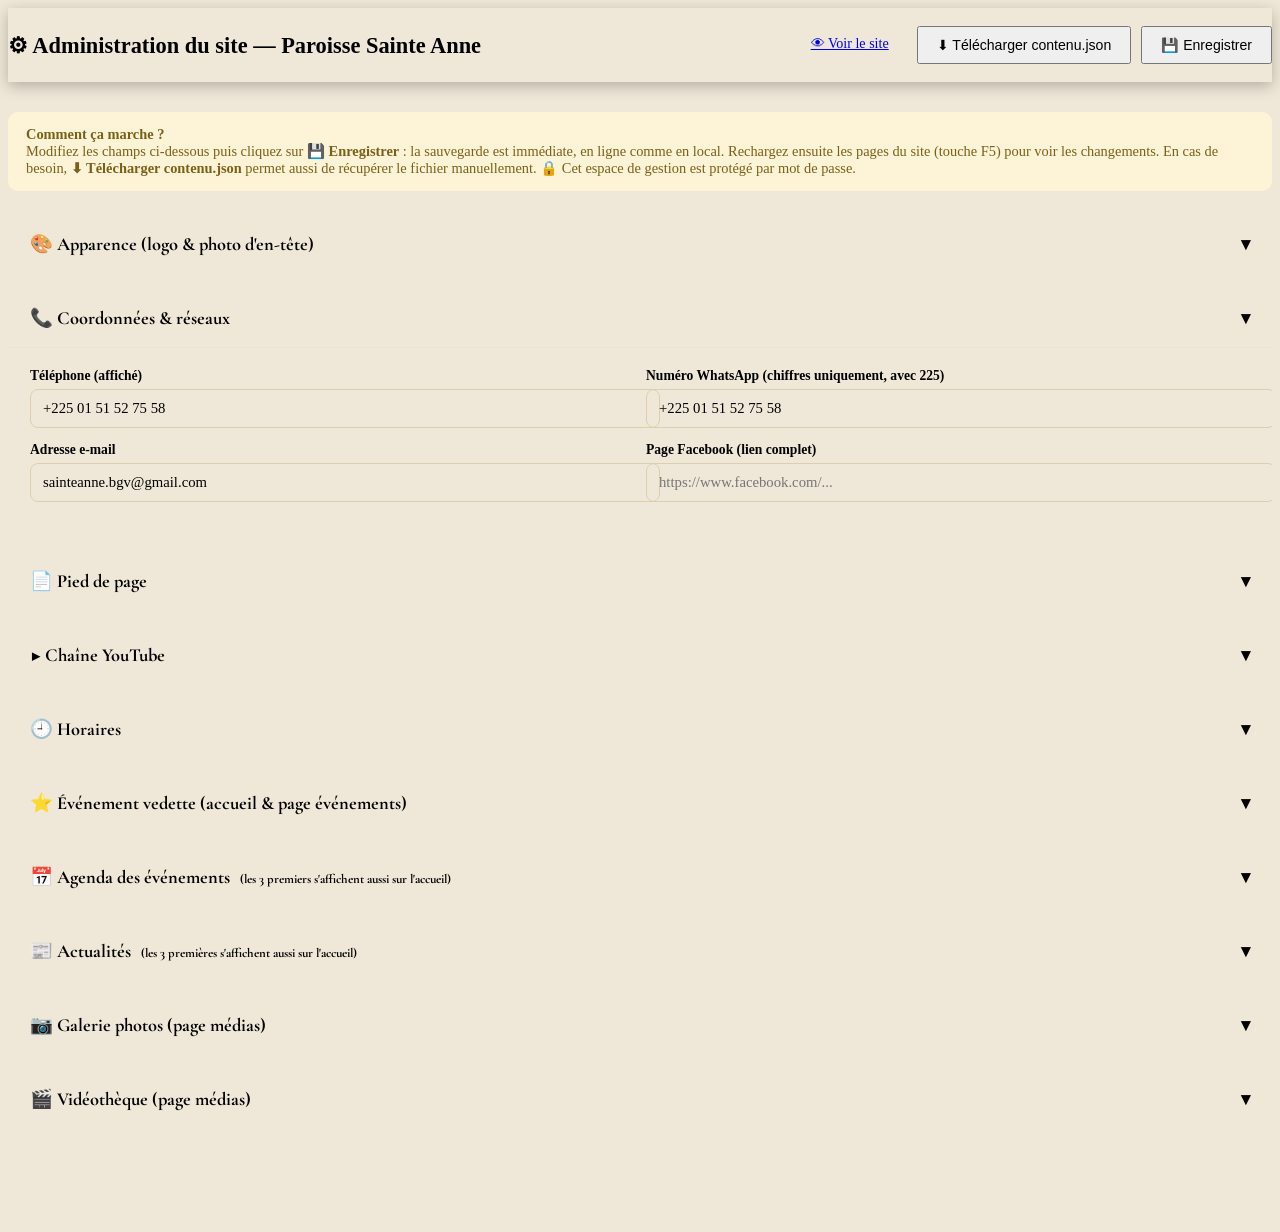
==== gestion/index.html @ b087fb05 "Edition en ligne securisee : espace de gestion + script PHP - admin.html deplace dans gestion/index." ====
<!DOCTYPE html>
<html lang="fr">
<head>
  <meta charset="UTF-8">
  <meta name="viewport" content="width=device-width, initial-scale=1.0">
  <title>Administration — Paroisse Sainte Anne de Bingerville</title>
  <meta name="robots" content="noindex, nofollow">
  <link rel="preconnect" href="https://fonts.googleapis.com">
  <link rel="preconnect" href="https://fonts.gstatic.com" crossorigin>
  <link href="https://fonts.googleapis.com/css2?family=Cormorant+Garamond:wght@600;700&family=Source+Sans+3:wght@400;600;700&display=swap" rel="stylesheet">
  <link rel="stylesheet" href="styles.css">
  <style>
    body { background: #efe8d8; }
    .admin-entete {
      background: var(--brun-fonce); color: var(--or-clair); padding: 18px 0;
      position: sticky; top: 0; z-index: 100; box-shadow: 0 4px 14px rgba(0,0,0,.25);
    }
    .admin-entete .conteneur { display: flex; align-items: center; justify-content: space-between; gap: 14px; flex-wrap: wrap; }
    .admin-entete h1 { color: var(--or-clair); font-size: 1.4rem; margin: 0; }
    .admin-entete .actions { display: flex; gap: 10px; flex-wrap: wrap; }
    .admin-entete .btn { padding: 9px 18px; font-size: .88rem; }
    .admin-corps { padding: 30px 0 80px; }
    .panneau {
      background: var(--blanc); border-radius: 12px; box-shadow: var(--ombre);
      margin-bottom: 16px; overflow: hidden;
    }
    .panneau > summary {
      cursor: pointer; padding: 18px 22px; font-weight: 700; font-size: 1.15rem;
      font-family: "Cormorant Garamond", Georgia, serif; color: var(--brun-fonce);
      list-style: none; display: flex; align-items: center; gap: 10px;
    }
    .panneau > summary::-webkit-details-marker { display: none; }
    .panneau > summary::after { content: "▾"; margin-left: auto; color: var(--or); }
    .panneau[open] > summary { border-bottom: 1px solid #eee3cf; }
    .panneau .interieur { padding: 20px 22px; }
    .champ { margin-bottom: 14px; }
    .champ label { display: block; font-weight: 700; font-size: .85rem; color: var(--brun-fonce); margin-bottom: 5px; }
    .champ input, .champ textarea, .champ select {
      width: 100%; padding: 10px 12px; border: 1.5px solid #ddcfae; border-radius: 8px;
      font: inherit; font-size: .92rem; background: var(--creme);
    }
    .champ textarea { min-height: 70px; resize: vertical; }
    .champ input:focus, .champ textarea:focus, .champ select:focus { outline: none; border-color: var(--or); background: var(--blanc); }
    .aide { font-size: .8rem; color: var(--texte-doux); margin-top: 4px; }
    .element-liste {
      border: 1.5px dashed #ddcfae; border-radius: 10px; padding: 16px;
      margin-bottom: 14px; position: relative; background: #fffdf8;
    }
    .element-liste .supprimer {
      position: absolute; top: 10px; right: 10px; background: #f6e3e3; color: var(--rouge);
      border: none; border-radius: 8px; padding: 5px 11px; font-weight: 700; cursor: pointer; font-size: .8rem;
    }
    .element-liste .supprimer:hover { background: var(--rouge); color: #fff; }
    .deux-champs { display: grid; grid-template-columns: 1fr 1fr; gap: 12px; }
    @media (max-width: 700px) { .deux-champs { grid-template-columns: 1fr; } }
    .btn-ajouter {
      background: var(--creme-2); border: 1.5px dashed var(--or); color: var(--brun-fonce);
      border-radius: 10px; padding: 11px 18px; font-weight: 700; cursor: pointer; width: 100%;
      font-size: .92rem;
    }
    .btn-ajouter:hover { background: #f4e9c8; }
    .statut {
      position: fixed; bottom: 22px; left: 50%; transform: translateX(-50%);
      background: var(--brun-fonce); color: #fff; padding: 13px 26px; border-radius: 999px;
      box-shadow: 0 8px 26px rgba(0,0,0,.35); display: none; z-index: 200; font-weight: 600;
    }
    .statut.ok { background: #1c7c2e; }
    .statut.erreur { background: var(--rouge); }
    .note-info {
      background: #fdf3d7; border-left: 4px solid var(--or); border-radius: 10px;
      padding: 14px 18px; font-size: .9rem; color: #7a611a; margin-bottom: 24px;
    }
    .apercu-mini { max-height: 64px; border-radius: 6px; margin-top: 6px; }
    .grille-couleurs { display: grid; grid-template-columns: repeat(auto-fit, minmax(170px, 1fr)); gap: 12px; align-items: center; }
    .champ-couleur { display: flex; align-items: center; gap: 10px; background: #fffdf8; border: 1.5px dashed #ddcfae; border-radius: 10px; padding: 10px 12px; }
    .champ-couleur input[type="color"] { width: 44px; height: 34px; border: none; background: none; cursor: pointer; padding: 0; }
    .champ-couleur label { font-size: .82rem; font-weight: 700; color: var(--brun-fonce); }
  </style>
</head>
<body>

  <header class="admin-entete">
    <div class="conteneur">
      <h1>⚙ Administration du site — Paroisse Sainte Anne</h1>
      <div class="actions">
        <a class="btn btn-contour" href="../index.html" target="_blank">👁 Voir le site</a>
        <button class="btn btn-contour" id="btn-telecharger">⬇ Télécharger contenu.json</button>
        <button class="btn btn-or" id="btn-enregistrer">💾 Enregistrer</button>
      </div>
    </div>
  </header>

  <main class="admin-corps">
    <div class="conteneur">

      <div class="note-info">
        <strong>Comment ça marche ?</strong><br>
        Modifiez les champs ci-dessous puis cliquez sur <strong>💾 Enregistrer</strong> :
        la sauvegarde est immédiate, en ligne comme en local. Rechargez ensuite les pages
        du site (touche F5) pour voir les changements.
        En cas de besoin, <strong>⬇ Télécharger contenu.json</strong> permet aussi de récupérer
        le fichier manuellement. 🔒 Cet espace de gestion est protégé par mot de passe.
      </div>

      <details class="panneau">
        <summary>🎨 Apparence (logo &amp; photo d'en-tête)</summary>
        <div class="interieur">
          <div class="deux-champs">
            <div class="champ">
              <label>Nom affiché à côté du logo</label>
              <input id="a-nom" placeholder="Paroisse Sainte Anne">
            </div>
            <div class="champ">
              <label>Sous-titre (petite ligne sous le nom)</label>
              <input id="a-soustitre" placeholder="BINGERVILLE · CÔTE D'IVOIRE">
            </div>
          </div>
          <div class="champ">
            <label>Logo (image ronde) — laissez vide pour garder la croix dorée ✝</label>
            <input id="a-logo" placeholder="images/logo-paroisse.png">
            <p class="aide">Déposez d'abord votre logo dans le dossier <code>images/</code> du site (idéalement carré, ex. 200 × 200 px), puis indiquez ici son chemin, ex. <code>images/logo-paroisse.png</code>.</p>
            <img class="apercu-mini" id="a-logo-apercu" alt="" hidden>
          </div>
          <div class="champ">
            <label>Photo d'en-tête (grande image de toutes les pages)</label>
            <input id="a-entete" placeholder="images/interieur-eglise.jpg">
            <p class="aide">Photo utilisée en haut de chaque page. Déposez la nouvelle photo dans <code>images/</code> (format paysage, environ 1500 px de large) puis indiquez son chemin, ex. <code>images/facade-eglise.jpg</code>. Astuce : vous pouvez aussi simplement remplacer le fichier <code>images/interieur-eglise.jpg</code> par votre nouvelle photo en gardant le même nom — rien d'autre à changer.</p>
            <img class="apercu-mini" id="a-entete-apercu" alt="" hidden>
          </div>

          <h3 style="margin:18px 0 6px;">Couleurs du site</h3>
          <p class="aide" style="margin-bottom:14px;">Cliquez sur un carré pour choisir une couleur. Les nuances claires et foncées s'adaptent automatiquement.</p>
          <div class="grille-couleurs">
            <div class="champ-couleur">
              <input type="color" id="k-fond" value="#faf6ee">
              <label for="k-fond">Fond du site</label>
            </div>
            <div class="champ-couleur">
              <input type="color" id="k-fond2" value="#f3ecdd">
              <label for="k-fond2">Fond des sections alternées</label>
            </div>
            <div class="champ-couleur">
              <input type="color" id="k-brun" value="#3e2712">
              <label for="k-brun">Brun (titres, pied de page)</label>
            </div>
            <div class="champ-couleur">
              <input type="color" id="k-rouge" value="#9e1b1b">
              <label for="k-rouge">Rouge (boutons, accents)</label>
            </div>
            <div class="champ-couleur">
              <input type="color" id="k-or" value="#c9a227">
              <label for="k-or">Or (badges, ornements)</label>
            </div>
            <div class="champ-couleur">
              <button type="button" class="btn-ajouter" id="k-reset" style="width:auto;padding:9px 14px;">↺ Couleurs d'origine</button>
            </div>
          </div>

          <h3 style="margin:18px 0 6px;">Couleurs des boutons</h3>
          <p class="aide" style="margin-bottom:14px;">Personnalisez la couleur des boutons indépendamment de la palette générale.</p>
          <div class="grille-couleurs">
            <div class="champ-couleur">
              <input type="color" id="b-don" value="#9e1b1b">
              <label for="b-don">Bouton « Faire un don » &amp; boutons rouges</label>
            </div>
            <div class="champ-couleur">
              <input type="color" id="b-or" value="#c9a227">
              <label for="b-or">Boutons dorés (principaux)</label>
            </div>
            <div class="champ-couleur">
              <input type="color" id="b-brun" value="#5d3a1a">
              <label for="b-brun">Boutons bruns (secondaires)</label>
            </div>
            <div class="champ-couleur">
              <button type="button" class="btn-ajouter" id="b-reset" style="width:auto;padding:9px 14px;">↺ Boutons d'origine</button>
            </div>
          </div>
        </div>
      </details>

      <details class="panneau" open>
        <summary>📞 Coordonnées &amp; réseaux</summary>
        <div class="interieur">
          <div class="deux-champs">
            <div class="champ">
              <label>Téléphone (affiché)</label>
              <input id="c-telephone" placeholder="+225 07 00 00 00 00">
            </div>
            <div class="champ">
              <label>Numéro WhatsApp (chiffres uniquement, avec 225)</label>
              <input id="c-whatsapp" placeholder="2250700000000">
            </div>
          </div>
          <div class="deux-champs">
            <div class="champ">
              <label>Adresse e-mail</label>
              <input id="c-email" placeholder="paroisse@exemple.com">
            </div>
            <div class="champ">
              <label>Page Facebook (lien complet)</label>
              <input id="c-facebook" placeholder="https://www.facebook.com/...">
            </div>
          </div>
        </div>
      </details>

      <details class="panneau">
        <summary>📄 Pied de page</summary>
        <div class="interieur">
          <div class="deux-champs">
            <div class="champ">
              <label>Titre de la première colonne</label>
              <input id="p-titre" placeholder="Paroisse Sainte Anne">
            </div>
            <div class="champ">
              <label>Adresse (ligne 📍)</label>
              <input id="p-adresse" placeholder="Bingerville, Abidjan — Côte d'Ivoire">
            </div>
          </div>
          <div class="champ">
            <label>Texte de présentation (première colonne)</label>
            <textarea id="p-description"></textarea>
          </div>
          <div class="champ">
            <label>Ligne de copyright (tout en bas)</label>
            <input id="p-copyright" placeholder="Paroisse Sainte Anne de Bingerville — Tous droits réservés.">
            <p class="aide">L'année et le crédit photos Pexels sont ajoutés automatiquement. Le téléphone et l'e-mail du pied de page se règlent dans « 📞 Coordonnées », et les horaires dans « 🕘 Horaires ».</p>
          </div>
        </div>
      </details>

      <details class="panneau">
        <summary>▶ Chaîne YouTube</summary>
        <div class="interieur">
          <div class="champ">
            <label>Lien de la chaîne YouTube</label>
            <input id="y-lien" placeholder="https://www.youtube.com/@VotreChaine">
            <p class="aide">Utilisé par tous les boutons « YouTube » du site.</p>
          </div>
          <div class="champ">
            <label>Identifiant de la chaîne (Channel ID) — pour le direct</label>
            <input id="y-channel" placeholder="UCxxxxxxxxxxxxxxxxxxxxxx">
            <p class="aide">Se trouve dans YouTube Studio → Paramètres → Chaîne → Paramètres avancés. Une fois renseigné, le lecteur « direct » de la page YouTube s'active automatiquement.</p>
          </div>
        </div>
      </details>

      <details class="panneau">
        <summary>🕘 Horaires</summary>
        <div class="interieur">
          <h3 style="margin-bottom:10px;">Encarts de la page d'accueil</h3>
          <div id="liste-encarts"></div>
          <h3 style="margin:22px 0 10px;">Tableau des messes (page « Horaires des messes »)</h3>
          <div id="liste-tableau"></div>
          <button class="btn-ajouter" data-ajouter="tableau">➕ Ajouter une ligne au tableau</button>
          <h3 style="margin:22px 0 10px;">Horaires du pied de page (4 lignes courtes)</h3>
          <div id="liste-footer"></div>
          <button class="btn-ajouter" data-ajouter="footer">➕ Ajouter une ligne</button>
        </div>
      </details>

      <details class="panneau">
        <summary>⭐ Événement vedette (accueil &amp; page événements)</summary>
        <div class="interieur">
          <div class="deux-champs">
            <div class="champ">
              <label>Badge (ex. « Fête patronale »)</label>
              <input id="v-etiquette">
            </div>
            <div class="champ">
              <label>Date pour le compte à rebours (AAAA-MM-JJ)</label>
              <input id="v-date" placeholder="2026-07-26">
            </div>
          </div>
          <div class="champ">
            <label>Titre</label>
            <input id="v-titre">
          </div>
          <div class="champ">
            <label>Description</label>
            <textarea id="v-description"></textarea>
          </div>
          <div class="champ">
            <label>Image (adresse complète ou chemin local ex. images/photo.jpg)</label>
            <input id="v-image">
            <img class="apercu-mini" id="v-image-apercu" alt="" hidden>
          </div>
        </div>
      </details>

      <details class="panneau">
        <summary>📅 Agenda des événements <span class="aide">(les 3 premiers s'affichent aussi sur l'accueil)</span></summary>
        <div class="interieur">
          <div id="liste-agenda"></div>
          <button class="btn-ajouter" data-ajouter="agenda">➕ Ajouter un événement</button>
        </div>
      </details>

      <details class="panneau">
        <summary>📰 Actualités <span class="aide">(les 3 premières s'affichent aussi sur l'accueil)</span></summary>
        <div class="interieur">
          <div id="liste-actualites"></div>
          <button class="btn-ajouter" data-ajouter="actualites">➕ Ajouter une actualité</button>
        </div>
      </details>

      <details class="panneau">
        <summary>📷 Galerie photos (page médias)</summary>
        <div class="interieur">
          <p class="aide" style="margin-bottom:14px;">Pour vos propres photos : téléversez-les dans le dossier <code>images/</code> de l'hébergement puis indiquez le chemin, ex. <code>images/fete-2026.jpg</code>.</p>
          <div id="liste-galerie"></div>
          <button class="btn-ajouter" data-ajouter="galerie">➕ Ajouter une photo</button>
        </div>
      </details>

      <details class="panneau">
        <summary>🎬 Vidéothèque (page médias)</summary>
        <div class="interieur">
          <div id="liste-videos"></div>
          <button class="btn-ajouter" data-ajouter="videos">➕ Ajouter une vidéo</button>
        </div>
      </details>

    </div>
  </main>

  <div class="statut" id="statut"></div>

  <script>
  (function () {
    "use strict";
    var contenu = null;
    var CATEGORIES = [
      ["celebrations", "Célébrations"],
      ["communaute", "Vie communautaire"],
      ["jeunesse", "Jeunesse & catéchèse"],
      ["solidarite", "Solidarité"]
    ];

    function statut(texte, classe) {
      var s = document.getElementById("statut");
      s.textContent = texte;
      s.className = "statut " + (classe || "");
      s.style.display = "block";
      clearTimeout(s._t);
      s._t = setTimeout(function () { s.style.display = "none"; }, 4000);
    }

    function el(html) {
      var d = document.createElement("div");
      d.innerHTML = html.trim();
      return d.firstChild;
    }

    function attr(v) {
      return String(v == null ? "" : v).replace(/&/g, "&amp;").replace(/"/g, "&quot;").replace(/</g, "&lt;");
    }

    /* ---------- Gabarits des éléments de liste ---------- */
    var gabarits = {
      tableau: function (l) {
        l = l || {};
        return el('<div class="element-liste" data-type="tableau">' +
          '<button type="button" class="supprimer">✕ Supprimer</button>' +
          '<div class="deux-champs">' +
          '<div class="champ"><label>Jour</label><input data-champ="jour" value="' + attr(l.jour) + '"></div>' +
          '<div class="champ"><label>Heure</label><input data-champ="heure" value="' + attr(l.heure) + '"></div></div>' +
          '<div class="champ"><label>Célébration</label><input data-champ="celebration" value="' + attr(l.celebration) + '"></div>' +
          "</div>");
      },
      footer: function (l) {
        return el('<div class="element-liste" data-type="footer">' +
          '<button type="button" class="supprimer">✕ Supprimer</button>' +
          '<div class="champ"><label>Ligne</label><input data-champ="ligne" value="' + attr(l || "") + '"></div>' +
          "</div>");
      },
      agenda: function (l) {
        l = l || {};
        return el('<div class="element-liste" data-type="agenda">' +
          '<button type="button" class="supprimer">✕ Supprimer</button>' +
          '<div class="deux-champs">' +
          '<div class="champ"><label>Jour (ex. 26 ou 23-25)</label><input data-champ="jour" value="' + attr(l.jour) + '"></div>' +
          '<div class="champ"><label>Mois &amp; année (ex. juil. 2026)</label><input data-champ="mois" value="' + attr(l.mois) + '"></div></div>' +
          '<div class="champ"><label>Titre</label><input data-champ="titre" value="' + attr(l.titre) + '"></div>' +
          '<div class="champ"><label>Description</label><textarea data-champ="description">' + attr(l.description) + "</textarea></div>" +
          '<div class="deux-champs">' +
          '<div class="champ"><label>Heure (ex. 9 h 30)</label><input data-champ="heure" value="' + attr(l.heure) + '"></div>' +
          '<div class="champ"><label>Lieu</label><input data-champ="lieu" value="' + attr(l.lieu) + '"></div></div>' +
          '<div class="champ"><label>Image (facultatif)</label><input data-champ="image" value="' + attr(l.image) + '"></div>' +
          "</div>");
      },
      actualites: function (l) {
        l = l || {};
        return el('<div class="element-liste" data-type="actualites">' +
          '<button type="button" class="supprimer">✕ Supprimer</button>' +
          '<div class="deux-champs">' +
          '<div class="champ"><label>Date affichée (ex. 8 juin 2026)</label><input data-champ="date" value="' + attr(l.date) + '"></div>' +
          '<div class="champ"><label>Titre</label><input data-champ="titre" value="' + attr(l.titre) + '"></div></div>' +
          '<div class="champ"><label>Texte</label><textarea data-champ="texte">' + attr(l.texte) + "</textarea></div>" +
          '<div class="champ"><label>Image</label><input data-champ="image" value="' + attr(l.image) + '"></div>' +
          "</div>");
      },
      galerie: function (l) {
        l = l || { categorie: "celebrations" };
        var options = CATEGORIES.map(function (c) {
          return '<option value="' + c[0] + '"' + (l.categorie === c[0] ? " selected" : "") + ">" + c[1] + "</option>";
        }).join("");
        return el('<div class="element-liste" data-type="galerie">' +
          '<button type="button" class="supprimer">✕ Supprimer</button>' +
          '<div class="champ"><label>Légende</label><input data-champ="legende" value="' + attr(l.legende) + '"></div>' +
          '<div class="deux-champs">' +
          '<div class="champ"><label>Image (vignette)</label><input data-champ="src" value="' + attr(l.src) + '"></div>' +
          '<div class="champ"><label>Image en grand (facultatif)</label><input data-champ="grand" value="' + attr(l.grand) + '"></div></div>' +
          '<div class="champ"><label>Catégorie</label><select data-champ="categorie">' + options + "</select></div>" +
          "</div>");
      },
      videos: function (l) {
        l = l || {};
        return el('<div class="element-liste" data-type="videos">' +
          '<button type="button" class="supprimer">✕ Supprimer</button>' +
          '<div class="champ"><label>Titre</label><input data-champ="titre" value="' + attr(l.titre) + '"></div>' +
          '<div class="champ"><label>Description</label><textarea data-champ="description">' + attr(l.description) + "</textarea></div>" +
          '<div class="deux-champs">' +
          '<div class="champ"><label>Fichier vidéo (.mp4)</label><input data-champ="src" value="' + attr(l.src) + '"></div>' +
          '<div class="champ"><label>Affiche / poster (facultatif)</label><input data-champ="poster" value="' + attr(l.poster) + '"></div></div>' +
          "</div>");
      },
      encart: function (e, indice) {
        e = e || { titre: "", items: [] };
        var bloc = el('<div class="element-liste" data-type="encart">' +
          '<div class="champ"><label>Titre de l\'encart ' + (indice + 1) + "</label>" +
          '<input data-champ="titre" value="' + attr(e.titre) + '"></div>' +
          '<div class="sous-items"></div>' +
          '<button type="button" class="btn-ajouter btn-ajouter-item">➕ Ajouter une ligne d\'horaire</button>' +
          "</div>");
        var sousListe = bloc.querySelector(".sous-items");
        (e.items || []).forEach(function (i) { sousListe.appendChild(gabarits.encartItem(i)); });
        bloc.querySelector(".btn-ajouter-item").addEventListener("click", function () {
          sousListe.appendChild(gabarits.encartItem());
        });
        return bloc;
      },
      encartItem: function (i) {
        i = i || {};
        return el('<div class="element-liste" data-type="encart-item" style="padding:10px;margin-bottom:8px;">' +
          '<button type="button" class="supprimer">✕</button>' +
          '<div class="deux-champs">' +
          '<div class="champ" style="margin-bottom:0;"><label>Libellé</label><input data-champ="libelle" value="' + attr(i.libelle) + '"></div>' +
          '<div class="champ" style="margin-bottom:0;"><label>Horaire</label><input data-champ="horaire" value="' + attr(i.horaire) + '"></div></div>' +
          "</div>");
      }
    };

    /* ---------- Remplissage des formulaires ---------- */
    function remplir() {
      var a = contenu.apparence || {};
      document.getElementById("a-nom").value = a.nomSite || "";
      document.getElementById("a-soustitre").value = a.sousTitre || "";
      document.getElementById("a-logo").value = a.logo || "";
      document.getElementById("a-entete").value = a.imageEntete || "";

      var k = a.couleurs || {};
      document.getElementById("k-fond").value = k.fond || "#faf6ee";
      document.getElementById("k-fond2").value = k.fondSecondaire || "#f3ecdd";
      document.getElementById("k-brun").value = k.brun || "#3e2712";
      document.getElementById("k-rouge").value = k.rouge || "#9e1b1b";
      document.getElementById("k-or").value = k.or || "#c9a227";

      var bt = a.boutons || {};
      document.getElementById("b-don").value = bt.don || "#9e1b1b";
      document.getElementById("b-or").value = bt.or || "#c9a227";
      document.getElementById("b-brun").value = bt.brun || "#5d3a1a";

      var pd = contenu.pied || {};
      document.getElementById("p-titre").value = pd.titre || "";
      document.getElementById("p-adresse").value = pd.adresse || "";
      document.getElementById("p-description").value = pd.description || "";
      document.getElementById("p-copyright").value = pd.copyright || "";

      var c = contenu.coordonnees || {};
      document.getElementById("c-telephone").value = c.telephone || "";
      document.getElementById("c-whatsapp").value = c.whatsapp || "";
      document.getElementById("c-email").value = c.email || "";
      document.getElementById("c-facebook").value = c.facebook === "#" ? "" : (c.facebook || "");

      var y = contenu.youtube || {};
      document.getElementById("y-lien").value = y.lienChaine || "";
      document.getElementById("y-channel").value = y.channelId || "";

      var v = contenu.evenementVedette || {};
      document.getElementById("v-etiquette").value = v.etiquette || "";
      document.getElementById("v-date").value = v.dateISO || "";
      document.getElementById("v-titre").value = v.titre || "";
      document.getElementById("v-description").value = v.description || "";
      document.getElementById("v-image").value = v.image || "";

      var lEncarts = document.getElementById("liste-encarts");
      lEncarts.innerHTML = "";
      (contenu.encartsAccueil || []).forEach(function (e, i) {
        lEncarts.appendChild(gabarits.encart(e, i));
      });

      var defs = [
        ["tableau", "liste-tableau", contenu.messesTableau],
        ["footer", "liste-footer", contenu.footerHoraires],
        ["agenda", "liste-agenda", contenu.agenda],
        ["actualites", "liste-actualites", contenu.actualites],
        ["galerie", "liste-galerie", contenu.galerie],
        ["videos", "liste-videos", contenu.videos]
      ];
      defs.forEach(function (d) {
        var conteneur = document.getElementById(d[1]);
        conteneur.innerHTML = "";
        (d[2] || []).forEach(function (item) {
          conteneur.appendChild(gabarits[d[0]](item));
        });
      });
    }

    /* ---------- Collecte des formulaires ---------- */
    function lireElement(bloc) {
      var objet = {};
      bloc.querySelectorAll(":scope > .champ [data-champ], :scope > .deux-champs [data-champ]").forEach(function (input) {
        objet[input.dataset.champ] = input.value.trim();
      });
      return objet;
    }

    function collecter() {
      var fb = document.getElementById("c-facebook").value.trim();
      var nouveau = {
        apparence: {
          logo: document.getElementById("a-logo").value.trim(),
          nomSite: document.getElementById("a-nom").value.trim(),
          sousTitre: document.getElementById("a-soustitre").value.trim(),
          imageEntete: document.getElementById("a-entete").value.trim(),
          couleurs: {
            fond: document.getElementById("k-fond").value,
            fondSecondaire: document.getElementById("k-fond2").value,
            brun: document.getElementById("k-brun").value,
            rouge: document.getElementById("k-rouge").value,
            or: document.getElementById("k-or").value
          },
          boutons: {
            don: document.getElementById("b-don").value,
            or: document.getElementById("b-or").value,
            brun: document.getElementById("b-brun").value
          }
        },
        pied: {
          titre: document.getElementById("p-titre").value.trim(),
          description: document.getElementById("p-description").value.trim(),
          adresse: document.getElementById("p-adresse").value.trim(),
          copyright: document.getElementById("p-copyright").value.trim()
        },
        coordonnees: {
          telephone: document.getElementById("c-telephone").value.trim(),
          whatsapp: document.getElementById("c-whatsapp").value.trim(),
          email: document.getElementById("c-email").value.trim(),
          facebook: fb || "#"
        },
        youtube: {
          lienChaine: document.getElementById("y-lien").value.trim(),
          channelId: document.getElementById("y-channel").value.trim()
        },
        evenementVedette: {
          etiquette: document.getElementById("v-etiquette").value.trim(),
          dateISO: document.getElementById("v-date").value.trim(),
          titre: document.getElementById("v-titre").value.trim(),
          description: document.getElementById("v-description").value.trim(),
          image: document.getElementById("v-image").value.trim(),
          lieu: (contenu.evenementVedette || {}).lieu || "",
          heure: (contenu.evenementVedette || {}).heure || ""
        },
        encartsAccueil: [],
        messesTableau: [],
        footerHoraires: [],
        agenda: [],
        actualites: [],
        galerie: [],
        videos: []
      };

      document.querySelectorAll('#liste-encarts > [data-type="encart"]').forEach(function (bloc) {
        var encart = { titre: bloc.querySelector('[data-champ="titre"]').value.trim(), items: [] };
        bloc.querySelectorAll('[data-type="encart-item"]').forEach(function (item) {
          encart.items.push(lireElement(item));
        });
        nouveau.encartsAccueil.push(encart);
      });

      document.querySelectorAll('#liste-tableau > [data-type]').forEach(function (b) { nouveau.messesTableau.push(lireElement(b)); });
      document.querySelectorAll('#liste-footer > [data-type]').forEach(function (b) { nouveau.footerHoraires.push(lireElement(b).ligne || ""); });
      document.querySelectorAll('#liste-agenda > [data-type]').forEach(function (b) { nouveau.agenda.push(lireElement(b)); });
      document.querySelectorAll('#liste-actualites > [data-type]').forEach(function (b) { nouveau.actualites.push(lireElement(b)); });
      document.querySelectorAll('#liste-galerie > [data-type]').forEach(function (b) {
        var o = lireElement(b);
        o.categorie = b.querySelector('[data-champ="categorie"]').value;
        if (!o.grand) o.grand = o.src;
        nouveau.galerie.push(o);
      });
      document.querySelectorAll('#liste-videos > [data-type]').forEach(function (b) { nouveau.videos.push(lireElement(b)); });

      return nouveau;
    }

    /* ---------- Actions ---------- */
    document.addEventListener("click", function (e) {
      if (e.target.classList.contains("supprimer")) {
        e.target.closest(".element-liste").remove();
      }
      var btnAjout = e.target.closest("[data-ajouter]");
      if (btnAjout) {
        var type = btnAjout.dataset.ajouter;
        var cible = document.getElementById("liste-" + type);
        var element = gabarits[type](type === "footer" ? "" : undefined);
        cible.appendChild(element);
        element.querySelector("input, textarea").focus();
      }
    });

    document.getElementById("v-image").addEventListener("change", function () {
      var ap = document.getElementById("v-image-apercu");
      ap.src = this.value;
      ap.hidden = !this.value;
    });

    document.getElementById("k-reset").addEventListener("click", function () {
      document.getElementById("k-fond").value = "#faf6ee";
      document.getElementById("k-fond2").value = "#f3ecdd";
      document.getElementById("k-brun").value = "#3e2712";
      document.getElementById("k-rouge").value = "#9e1b1b";
      document.getElementById("k-or").value = "#c9a227";
      statut("Couleurs d'origine restaurées — cliquez sur 💾 Enregistrer pour appliquer.");
    });

    document.getElementById("b-reset").addEventListener("click", function () {
      document.getElementById("b-don").value = "#9e1b1b";
      document.getElementById("b-or").value = "#c9a227";
      document.getElementById("b-brun").value = "#5d3a1a";
      statut("Boutons d'origine restaurés — cliquez sur 💾 Enregistrer pour appliquer.");
    });

    [["a-logo", "a-logo-apercu"], ["a-entete", "a-entete-apercu"]].forEach(function (paire) {
      document.getElementById(paire[0]).addEventListener("change", function () {
        var ap = document.getElementById(paire[1]);
        ap.src = this.value;
        ap.hidden = !this.value;
      });
    });

    document.getElementById("btn-telecharger").addEventListener("click", function () {
      var donnees = JSON.stringify(collecter(), null, 2);
      var blob = new Blob([donnees], { type: "application/json;charset=utf-8" });
      var a = document.createElement("a");
      a.href = URL.createObjectURL(blob);
      a.download = "contenu.json";
      a.click();
      URL.revokeObjectURL(a.href);
      statut("✓ Fichier téléchargé — remplacez contenu.json sur votre hébergeur.", "ok");
    });

    // Essaie successivement le script PHP (en ligne) puis le serveur local,
    // et bascule sur le téléchargement si aucun n'est disponible.
    function enregistrer(donnees, urls, i) {
      if (i >= urls.length) {
        statut("⚠ Sauvegarde directe indisponible — utilisez « ⬇ Télécharger contenu.json ».", "erreur");
        return;
      }
      fetch(urls[i], {
        method: "POST",
        headers: { "Content-Type": "application/json;charset=utf-8" },
        body: donnees
      }).then(function (r) {
        return r.ok ? r.text() : Promise.reject();
      }).then(function (txt) {
        var ok = false;
        try { ok = JSON.parse(txt).ok === true; } catch (e) { ok = false; }
        if (!ok) return Promise.reject();
        contenu = JSON.parse(donnees);
        statut("✓ Enregistré ! Rechargez les pages du site (F5) pour voir les changements.", "ok");
      }).catch(function () {
        enregistrer(donnees, urls, i + 1);
      });
    }

    document.getElementById("btn-enregistrer").addEventListener("click", function () {
      var donnees = JSON.stringify(collecter(), null, 2);
      enregistrer(donnees, ["enregistrer-contenu.php", "/enregistrer-contenu"], 0);
    });

    /* ---------- Chargement initial ---------- */
    fetch("../contenu.json", { cache: "no-store" })
      .then(function (r) { if (!r.ok) throw new Error(r.status); return r.json(); })
      .then(function (json) { contenu = json; remplir(); })
      .catch(function () {
        statut("⚠ Impossible de charger contenu.json. Ouvrez cette page depuis le serveur (pas en double-clic).", "erreur");
      });
  })();
  </script>
</body>
</html>
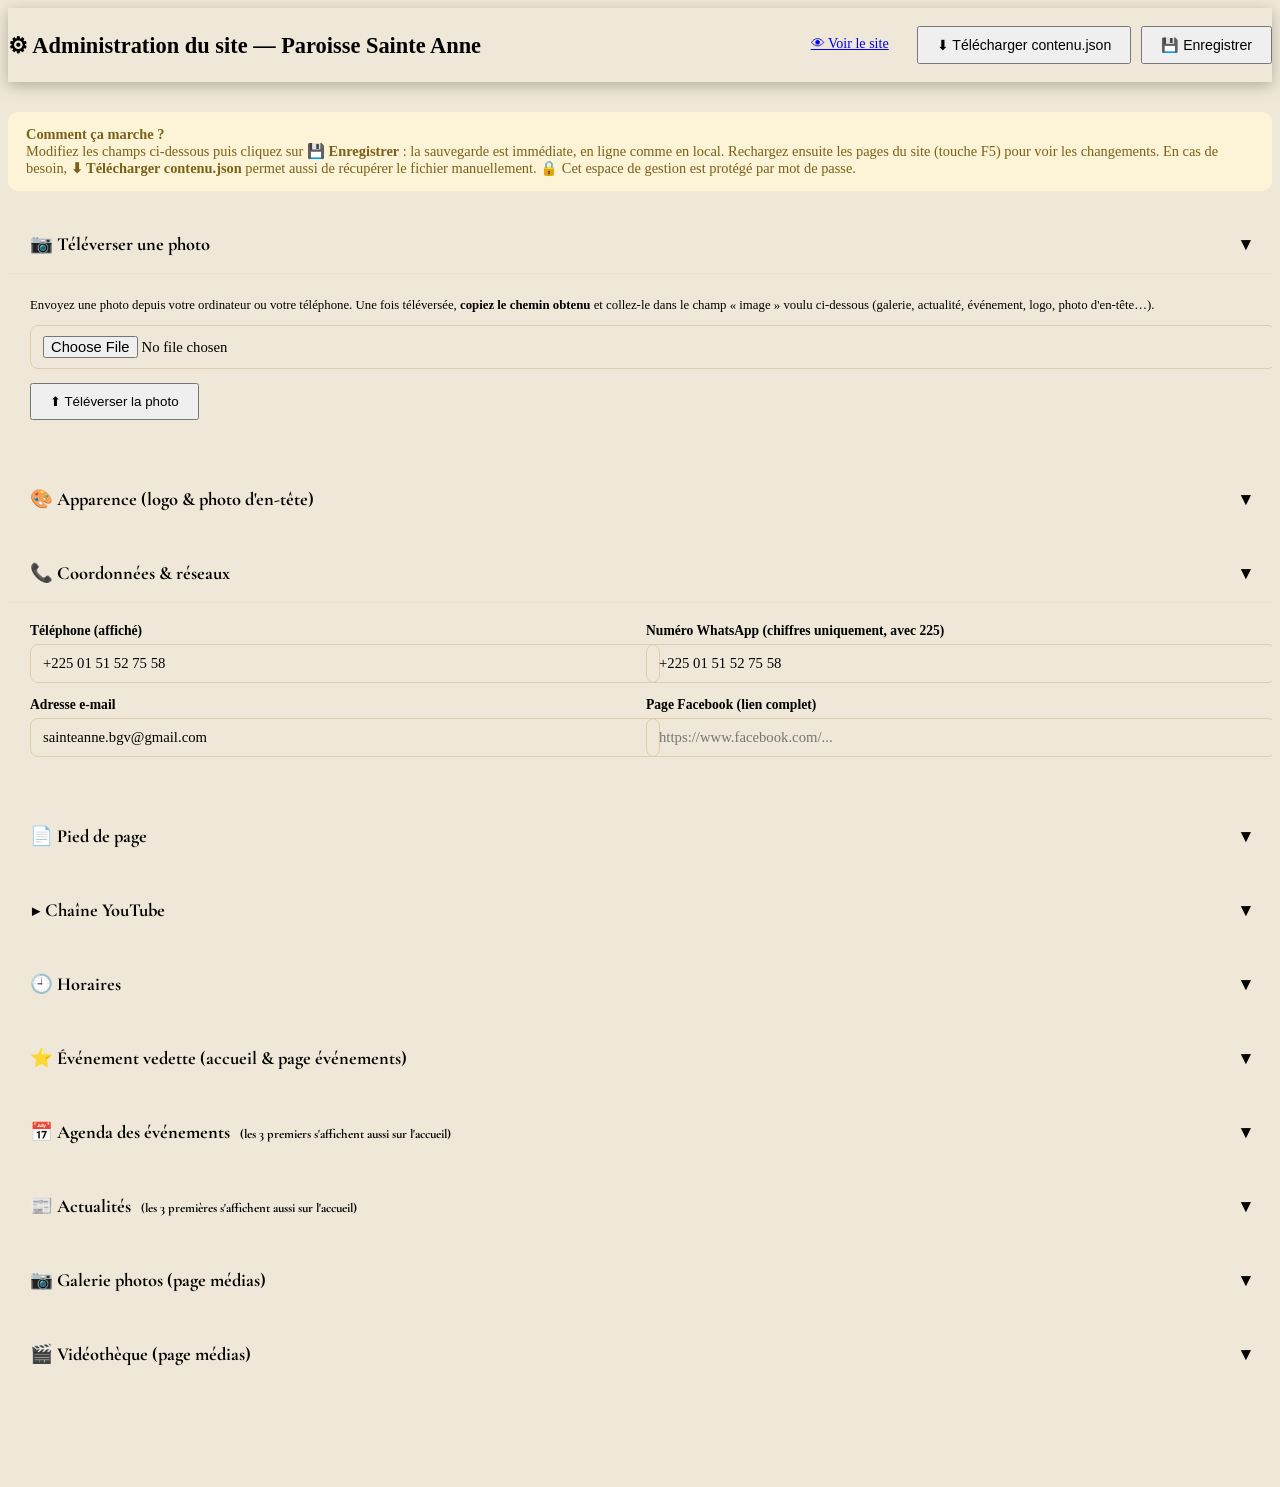
==== commit 1fc10d50: "CMS : televersement de photos depuis l'admin Nouveau panneau « Televerser une photo » dans l'espace " ====
--- a/gestion/index.html
+++ b/gestion/index.html
@@ -101,6 +101,18 @@
         En cas de besoin, <strong>⬇ Télécharger contenu.json</strong> permet aussi de récupérer
         le fichier manuellement. 🔒 Cet espace de gestion est protégé par mot de passe.
       </div>
+
+      <details class="panneau" open>
+        <summary>📷 Téléverser une photo</summary>
+        <div class="interieur">
+          <p class="aide" style="margin-bottom:12px;">Envoyez une photo depuis votre ordinateur ou votre téléphone. Une fois téléversée, <strong>copiez le chemin obtenu</strong> et collez-le dans le champ « image » voulu ci-dessous (galerie, actualité, événement, logo, photo d'en-tête…).</p>
+          <div class="champ">
+            <input type="file" id="upload-fichier" accept="image/*">
+          </div>
+          <button type="button" class="btn btn-or" id="btn-televerser" style="padding:9px 18px;">⬆ Téléverser la photo</button>
+          <div id="upload-resultat" style="margin-top:14px;"></div>
+        </div>
+      </details>
 
       <details class="panneau">
         <summary>🎨 Apparence (logo &amp; photo d'en-tête)</summary>
@@ -660,6 +672,45 @@
       statut("✓ Fichier téléchargé — remplacez contenu.json sur votre hébergeur.", "ok");
     });
 
+    // Téléversement d'une photo (script PHP gestion/televerser-image.php)
+    document.getElementById("btn-televerser").addEventListener("click", function () {
+      var input = document.getElementById("upload-fichier");
+      var res = document.getElementById("upload-resultat");
+      if (!input.files || !input.files[0]) {
+        statut("Choisissez d'abord une image à téléverser.", "erreur");
+        return;
+      }
+      var fd = new FormData();
+      fd.append("image", input.files[0]);
+      res.innerHTML = "⏳ Téléversement en cours…";
+      fetch("televerser-image.php", { method: "POST", body: fd })
+        .then(function (r) { return r.ok ? r.text() : Promise.reject(); })
+        .then(function (txt) {
+          var data = null;
+          try { data = JSON.parse(txt); } catch (e) { return Promise.reject(); }
+          if (!data || !data.ok) return Promise.reject();
+          res.innerHTML =
+            '<div class="element-liste"><p style="margin-bottom:8px;">✓ Photo téléversée ! Copiez ce chemin :</p>' +
+            '<div class="deux-champs" style="align-items:center;">' +
+            '<input readonly id="upload-chemin" value="' + data.chemin + '">' +
+            '<button type="button" class="btn-ajouter" id="btn-copier-chemin" style="width:auto;padding:9px 14px;">📋 Copier le chemin</button>' +
+            '</div><img src="../' + data.chemin + '" class="apercu-mini" style="margin-top:10px;max-height:120px;"></div>';
+          document.getElementById("btn-copier-chemin").addEventListener("click", function () {
+            var champ = document.getElementById("upload-chemin");
+            champ.select();
+            if (navigator.clipboard) { navigator.clipboard.writeText(champ.value); }
+            else { try { document.execCommand("copy"); } catch (e) {} }
+            statut("✓ Chemin copié ! Collez-le dans le champ « image » voulu.", "ok");
+          });
+          statut("✓ Photo téléversée avec succès.", "ok");
+          input.value = "";
+        })
+        .catch(function () {
+          res.innerHTML = "";
+          statut("⚠ Le téléversement ne fonctionne qu'en ligne (Hostinger). En local, déposez vos photos dans le dossier images/.", "erreur");
+        });
+    });
+
     // Essaie successivement le script PHP (en ligne) puis le serveur local,
     // et bascule sur le téléchargement si aucun n'est disponible.
     function enregistrer(donnees, urls, i) {
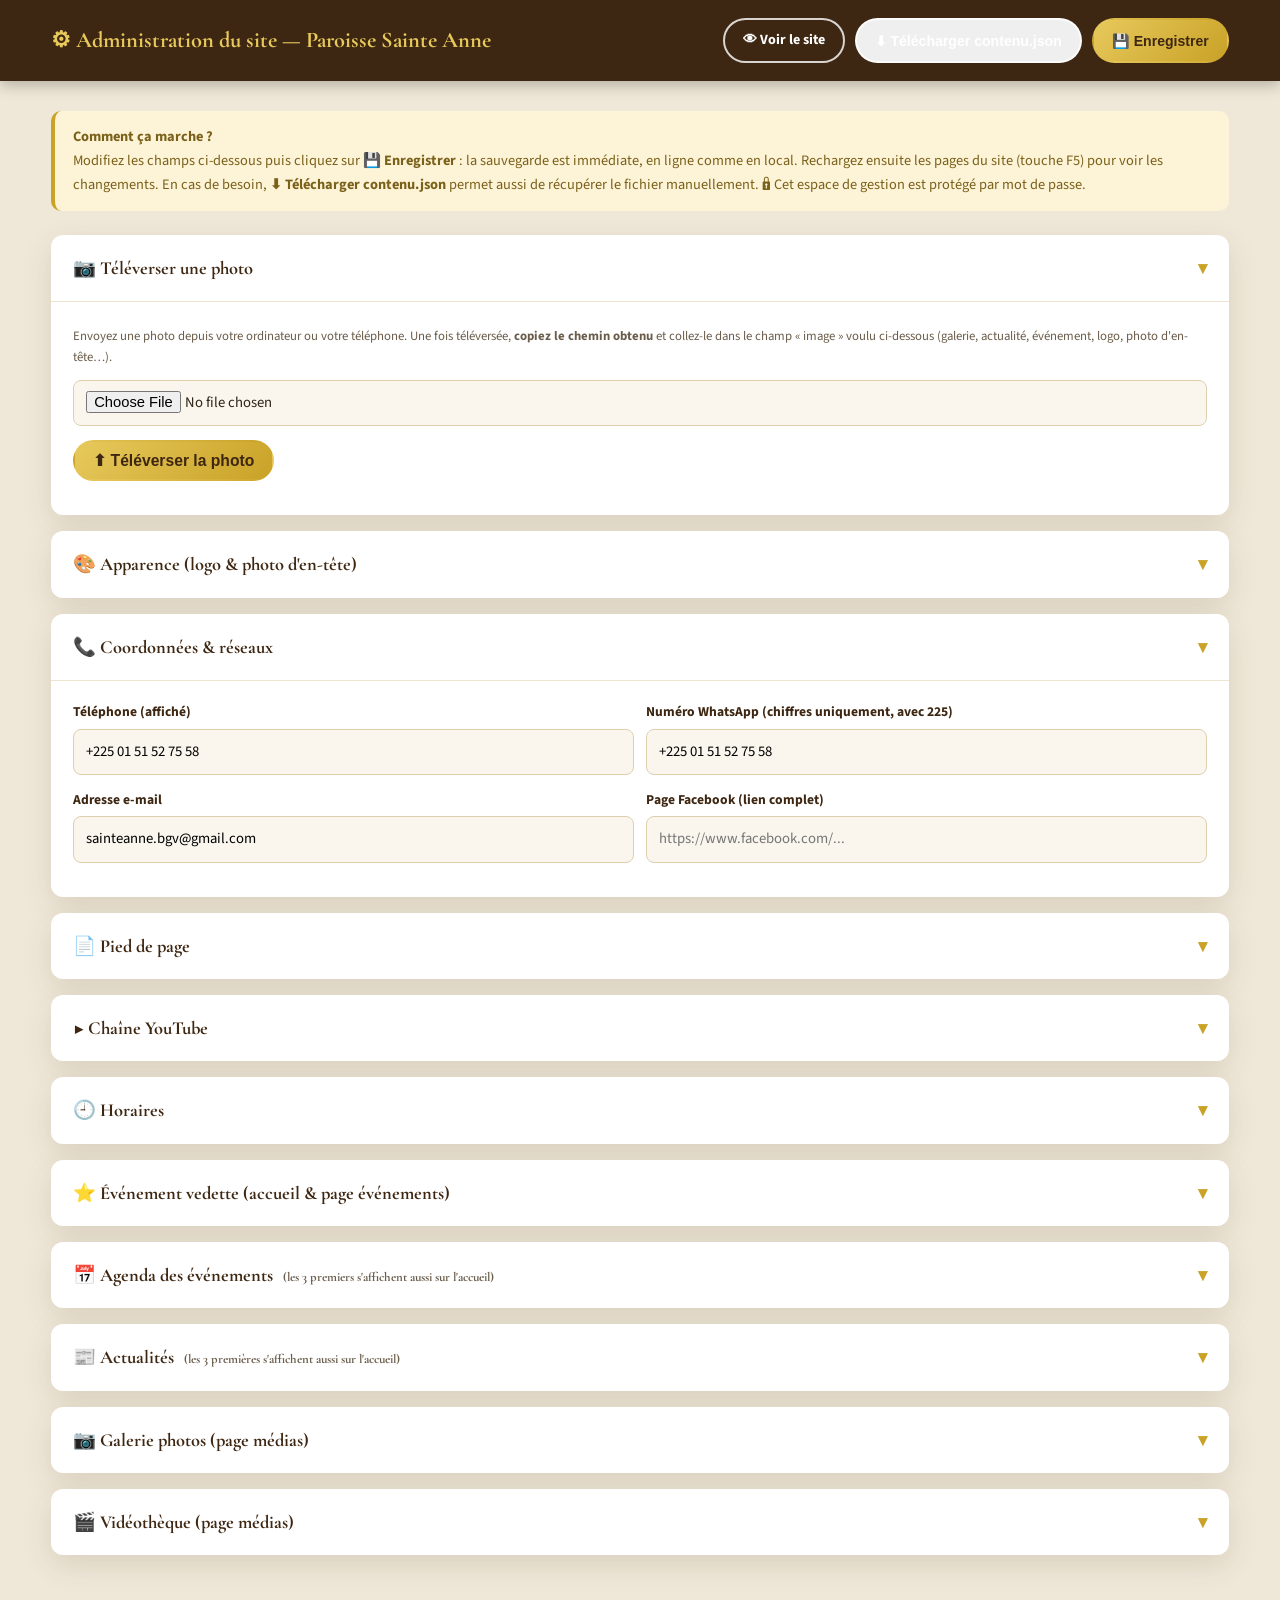
==== commit fe661947: "Favicon (croix doree) + correction feuille de style de l'admin - Ajout de favicon.svg (croix doree s" ====
--- a/gestion/index.html
+++ b/gestion/index.html
@@ -8,7 +8,8 @@
   <link rel="preconnect" href="https://fonts.googleapis.com">
   <link rel="preconnect" href="https://fonts.gstatic.com" crossorigin>
   <link href="https://fonts.googleapis.com/css2?family=Cormorant+Garamond:wght@600;700&family=Source+Sans+3:wght@400;600;700&display=swap" rel="stylesheet">
-  <link rel="stylesheet" href="styles.css">
+  <link rel="icon" type="image/svg+xml" href="../favicon.svg">
+  <link rel="stylesheet" href="../styles.css">
   <style>
     body { background: #efe8d8; }
     .admin-entete {
--- a/styles.css
+++ b/styles.css
@@ -0,0 +1,497 @@
+/* ==========================================================================
+   Paroisse Sainte Anne de Bingerville — Feuille de styles principale
+   Palette inspirée de l'église : bois chaud, rouge liturgique, crème, or
+   ========================================================================== */
+
+:root {
+  --brun: #5d3a1a;
+  --brun-fonce: #3e2712;
+  --rouge: #9e1b1b;
+  --rouge-fonce: #7a1414;
+  --or: #c9a227;
+  --or-clair: #e7c95c;
+  --creme: #faf6ee;
+  --creme-2: #f3ecdd;
+  --blanc: #ffffff;
+  --texte: #2e2417;
+  --texte-doux: #6b5d4b;
+  --ombre: 0 10px 30px rgba(62, 39, 18, 0.12);
+  --rayon: 14px;
+  --transition: all 0.25s ease;
+  /* Couleurs des boutons : suivent la palette, mais personnalisables via le CMS */
+  --bouton-rouge: var(--rouge);
+  --bouton-rouge-fonce: var(--rouge-fonce);
+  --bouton-or: var(--or);
+  --bouton-or-clair: var(--or-clair);
+  --bouton-brun: var(--brun);
+  --bouton-brun-fonce: var(--brun-fonce);
+}
+
+* { margin: 0; padding: 0; box-sizing: border-box; }
+
+html { scroll-behavior: smooth; }
+
+body {
+  font-family: "Source Sans 3", "Segoe UI", Arial, sans-serif;
+  color: var(--texte);
+  background: var(--creme);
+  line-height: 1.65;
+  font-size: 17px;
+}
+
+h1, h2, h3, h4 {
+  font-family: "Cormorant Garamond", Georgia, serif;
+  color: var(--brun-fonce);
+  line-height: 1.2;
+  font-weight: 700;
+}
+
+img { max-width: 100%; display: block; }
+
+a { color: var(--rouge); text-decoration: none; transition: var(--transition); }
+a:hover { color: var(--rouge-fonce); }
+
+.conteneur { width: min(1180px, 92%); margin: 0 auto; }
+
+/* ---------- Bandeau supérieur ---------- */
+.bandeau-haut {
+  background: var(--brun-fonce);
+  color: #e9ddc8;
+  font-size: 0.85rem;
+  padding: 6px 0;
+}
+.bandeau-haut .conteneur {
+  display: flex; justify-content: space-between; align-items: center; gap: 12px; flex-wrap: wrap;
+}
+.bandeau-haut a { color: var(--or-clair); }
+.bandeau-haut .verset { font-style: italic; }
+
+/* ---------- En-tête / navigation ---------- */
+.entete {
+  position: sticky; top: 0; z-index: 1000;
+  background: rgba(250, 246, 238, 0.97);
+  border-bottom: 1px solid #e5d9c3;
+  box-shadow: 0 2px 14px rgba(62, 39, 18, 0.08);
+}
+.entete .conteneur {
+  display: flex; align-items: center; justify-content: space-between; gap: 18px;
+  padding: 10px 0;
+}
+.logo { display: flex; align-items: center; gap: 12px; }
+.logo .croix {
+  width: 46px; height: 46px; border-radius: 50%;
+  background: radial-gradient(circle at 30% 25%, var(--or-clair), var(--or) 60%, #9a7a14);
+  display: grid; place-items: center;
+  color: var(--blanc); font-size: 1.5rem; font-weight: 700;
+  font-family: Georgia, serif;
+  box-shadow: 0 3px 10px rgba(201, 162, 39, 0.45);
+}
+.logo .nom { line-height: 1.15; }
+.logo .nom strong {
+  display: block; font-family: "Cormorant Garamond", Georgia, serif;
+  font-size: 1.25rem; color: var(--brun-fonce);
+}
+.logo .nom span { font-size: 0.78rem; color: var(--texte-doux); letter-spacing: 0.04em; }
+
+.nav-principale ul { list-style: none; display: flex; align-items: center; gap: 4px; }
+.nav-principale > ul > li { position: relative; }
+.nav-principale a {
+  display: block; padding: 10px 13px; color: var(--brun-fonce);
+  font-weight: 600; font-size: 0.95rem; border-radius: 8px;
+}
+.nav-principale a:hover, .nav-principale a.actif { background: var(--creme-2); color: var(--rouge); }
+
+.sous-menu {
+  position: absolute; top: 100%; left: 0; min-width: 230px;
+  background: var(--blanc); border-radius: 10px; box-shadow: var(--ombre);
+  padding: 8px; display: none; flex-direction: column; gap: 2px;
+  border: 1px solid #eee3cf;
+}
+.nav-principale li:hover .sous-menu,
+.nav-principale li:focus-within .sous-menu { display: flex; }
+.sous-menu a { font-weight: 500; padding: 9px 12px; }
+
+.btn-don-nav {
+  background: linear-gradient(135deg, var(--bouton-rouge), var(--bouton-rouge-fonce));
+  color: var(--blanc) !important; border-radius: 999px !important;
+  padding: 10px 20px !important; margin-left: 6px;
+  box-shadow: 0 4px 12px rgba(62, 39, 18, 0.35);
+}
+.btn-don-nav:hover { transform: translateY(-1px); background: var(--bouton-rouge-fonce); }
+
+.burger {
+  display: none; background: none; border: none; cursor: pointer;
+  flex-direction: column; gap: 5px; padding: 8px;
+}
+.burger span { width: 26px; height: 3px; background: var(--brun-fonce); border-radius: 2px; transition: var(--transition); }
+
+/* ---------- Héros (accueil) ---------- */
+.heros {
+  position: relative; min-height: 560px; display: flex; align-items: center;
+  background:
+    linear-gradient(to bottom, rgba(40, 24, 8, 0.55), rgba(40, 24, 8, 0.35) 45%, rgba(40, 24, 8, 0.75)),
+    url("images/interieur-eglise.jpg") center 35% / cover no-repeat;
+  color: var(--blanc);
+}
+.heros .conteneur { padding: 90px 0; }
+.heros .surtitre {
+  display: inline-block; background: rgba(201, 162, 39, 0.92); color: var(--brun-fonce);
+  font-weight: 700; letter-spacing: 0.14em; text-transform: uppercase; font-size: 0.78rem;
+  padding: 7px 16px; border-radius: 999px; margin-bottom: 18px;
+}
+.heros h1 {
+  color: var(--blanc); font-size: clamp(2.4rem, 5.4vw, 4rem);
+  text-shadow: 0 3px 16px rgba(0, 0, 0, 0.45); max-width: 760px;
+}
+.heros p.accroche {
+  font-size: clamp(1.05rem, 2vw, 1.3rem); max-width: 640px; margin: 16px 0 30px;
+  color: #f4ecdd;
+}
+.heros .actions { display: flex; gap: 14px; flex-wrap: wrap; }
+
+.btn {
+  display: inline-flex; align-items: center; gap: 8px;
+  padding: 13px 26px; border-radius: 999px; font-weight: 700; font-size: 0.98rem;
+  transition: var(--transition); border: 2px solid transparent; cursor: pointer;
+}
+.btn-or { background: linear-gradient(135deg, var(--bouton-or-clair), var(--bouton-or)); color: var(--brun-fonce); }
+.btn-or:hover { transform: translateY(-2px); box-shadow: 0 8px 20px rgba(62, 39, 18, 0.3); color: var(--brun-fonce); }
+.btn-contour { border-color: rgba(255, 255, 255, 0.8); color: var(--blanc); }
+.btn-contour:hover { background: rgba(255, 255, 255, 0.15); color: var(--blanc); }
+.btn-rouge { background: linear-gradient(135deg, var(--bouton-rouge), var(--bouton-rouge-fonce)); color: var(--blanc); }
+.btn-rouge:hover { transform: translateY(-2px); box-shadow: 0 8px 20px rgba(62, 39, 18, 0.35); color: var(--blanc); }
+.btn-brun { background: var(--bouton-brun); color: var(--blanc); }
+.btn-brun:hover { background: var(--bouton-brun-fonce); color: var(--blanc); }
+
+/* ---------- Bannière de page intérieure ---------- */
+.banniere-page {
+  position: relative; padding: 92px 0 70px; color: var(--blanc); text-align: center;
+  background:
+    linear-gradient(to bottom, rgba(40, 24, 8, 0.62), rgba(62, 39, 18, 0.72)),
+    url("images/interieur-eglise.jpg") center 30% / cover no-repeat;
+}
+.banniere-page h1 { color: var(--blanc); font-size: clamp(2.1rem, 4.5vw, 3.2rem); text-shadow: 0 3px 14px rgba(0,0,0,0.4); }
+.banniere-page p { color: #f0e6d2; max-width: 640px; margin: 10px auto 0; }
+.fil-ariane { font-size: 0.85rem; margin-bottom: 14px; color: var(--or-clair); letter-spacing: 0.05em; }
+.fil-ariane a { color: var(--or-clair); text-decoration: underline; }
+
+/* ---------- Sections ---------- */
+.section { padding: 72px 0; }
+.section-creme { background: var(--creme-2); }
+.section-brune { background: var(--brun-fonce); color: #ece1cc; }
+.section-brune h2, .section-brune h3 { color: var(--blanc); }
+
+.tete-section { text-align: center; max-width: 680px; margin: 0 auto 46px; }
+.tete-section .etiquette {
+  display: inline-block; color: var(--rouge); font-weight: 700; letter-spacing: 0.16em;
+  text-transform: uppercase; font-size: 0.78rem; margin-bottom: 8px;
+}
+.tete-section h2 { font-size: clamp(1.8rem, 3.6vw, 2.6rem); }
+.tete-section p { color: var(--texte-doux); margin-top: 10px; }
+.section-brune .tete-section p { color: #d9c9ac; }
+.section-brune .tete-section .etiquette { color: var(--or-clair); }
+
+/* ---------- Grilles & cartes ---------- */
+.grille { display: grid; gap: 26px; }
+.grille-2 { grid-template-columns: repeat(2, 1fr); }
+.grille-3 { grid-template-columns: repeat(3, 1fr); }
+.grille-4 { grid-template-columns: repeat(4, 1fr); }
+
+.carte {
+  background: var(--blanc); border-radius: var(--rayon); box-shadow: var(--ombre);
+  overflow: hidden; transition: var(--transition); display: flex; flex-direction: column;
+}
+.carte:hover { transform: translateY(-5px); }
+.carte img.visuel { height: 200px; width: 100%; object-fit: cover; }
+.carte .corps { padding: 22px; flex: 1; display: flex; flex-direction: column; gap: 10px; }
+.carte h3 { font-size: 1.35rem; }
+.carte p { color: var(--texte-doux); font-size: 0.95rem; flex: 1; }
+.carte .lien-plus { font-weight: 700; font-size: 0.92rem; }
+
+/* Accès rapide */
+.acces-rapide { margin-top: -54px; position: relative; z-index: 10; }
+.acces-rapide .grille { gap: 16px; }
+.carte-acces {
+  background: var(--blanc); border-radius: var(--rayon); padding: 22px 18px; text-align: center;
+  box-shadow: var(--ombre); transition: var(--transition); border-bottom: 4px solid var(--or);
+}
+.carte-acces:hover { transform: translateY(-5px); border-bottom-color: var(--rouge); }
+.carte-acces .icone { font-size: 2rem; margin-bottom: 8px; }
+.carte-acces strong { display: block; color: var(--brun-fonce); font-size: 1rem; }
+.carte-acces span { font-size: 0.82rem; color: var(--texte-doux); }
+
+/* ---------- Horaires ---------- */
+.tableau-horaires { width: 100%; border-collapse: collapse; background: var(--blanc); border-radius: var(--rayon); overflow: hidden; box-shadow: var(--ombre); }
+.tableau-horaires th, .tableau-horaires td { padding: 15px 18px; text-align: left; }
+.tableau-horaires thead { background: var(--brun-fonce); color: var(--or-clair); font-family: "Cormorant Garamond", Georgia, serif; font-size: 1.1rem; }
+.tableau-horaires tbody tr:nth-child(even) { background: var(--creme-2); }
+.tableau-horaires td strong { color: var(--rouge); }
+
+.encart-horaires {
+  background: var(--blanc); border-radius: var(--rayon); box-shadow: var(--ombre);
+  padding: 28px; border-top: 5px solid var(--or);
+}
+.encart-horaires h3 { display: flex; align-items: center; gap: 10px; margin-bottom: 14px; }
+.encart-horaires ul { list-style: none; }
+.encart-horaires li {
+  display: flex; justify-content: space-between; gap: 10px; padding: 9px 0;
+  border-bottom: 1px dashed #e3d5ba; font-size: 0.95rem;
+}
+.encart-horaires li:last-child { border-bottom: none; }
+.encart-horaires li span:last-child { font-weight: 700; color: var(--rouge); white-space: nowrap; }
+
+.note-avertissement {
+  margin-top: 18px; padding: 14px 18px; border-radius: 10px;
+  background: #fdf3d7; border-left: 4px solid var(--or); font-size: 0.9rem; color: #7a611a;
+}
+
+/* ---------- Événements ---------- */
+.carte-evenement { position: relative; }
+.carte-evenement .date-badge {
+  position: absolute; top: 14px; left: 14px; background: var(--rouge); color: var(--blanc);
+  border-radius: 10px; text-align: center; padding: 8px 12px; line-height: 1.1;
+  box-shadow: 0 4px 12px rgba(0, 0, 0, 0.3);
+}
+.carte-evenement .date-badge strong { display: block; font-size: 1.4rem; }
+.carte-evenement .date-badge span { font-size: 0.72rem; text-transform: uppercase; letter-spacing: 0.08em; }
+.meta-evenement { display: flex; flex-wrap: wrap; gap: 12px; font-size: 0.85rem; color: var(--texte-doux); }
+.meta-evenement span { display: inline-flex; align-items: center; gap: 5px; }
+
+.evenement-vedette {
+  display: grid; grid-template-columns: 1.1fr 1fr; border-radius: var(--rayon);
+  overflow: hidden; box-shadow: var(--ombre); background: var(--blanc);
+}
+.evenement-vedette img { width: 100%; height: 100%; object-fit: cover; min-height: 320px; }
+.evenement-vedette .contenu { padding: 40px; display: flex; flex-direction: column; justify-content: center; gap: 14px; }
+.evenement-vedette .etiquette-vedette {
+  align-self: flex-start; background: var(--or); color: var(--brun-fonce);
+  font-weight: 700; font-size: 0.75rem; letter-spacing: 0.12em; text-transform: uppercase;
+  padding: 6px 14px; border-radius: 999px;
+}
+
+.ligne-agenda {
+  display: flex; align-items: center; gap: 22px; background: var(--blanc);
+  border-radius: 12px; padding: 18px 22px; box-shadow: 0 4px 14px rgba(62, 39, 18, 0.08);
+  margin-bottom: 14px; flex-wrap: wrap;
+}
+.ligne-agenda .date-bloc {
+  min-width: 78px; text-align: center; background: var(--creme-2); border-radius: 10px; padding: 10px;
+  border: 1px solid #e8dcc2;
+}
+.ligne-agenda .date-bloc strong { display: block; font-size: 1.5rem; color: var(--rouge); line-height: 1; }
+.ligne-agenda .date-bloc span { font-size: 0.75rem; text-transform: uppercase; letter-spacing: 0.08em; color: var(--texte-doux); }
+.ligne-agenda .infos { flex: 1; min-width: 220px; }
+.ligne-agenda h3 { font-size: 1.2rem; }
+.ligne-agenda .infos p { font-size: 0.88rem; color: var(--texte-doux); }
+
+/* ---------- Galerie médias ---------- */
+.filtres-galerie { display: flex; justify-content: center; gap: 10px; flex-wrap: wrap; margin-bottom: 34px; }
+.filtres-galerie button {
+  background: var(--blanc); border: 1.5px solid #ddcfae; border-radius: 999px;
+  padding: 9px 20px; font-weight: 600; cursor: pointer; transition: var(--transition);
+  font-size: 0.9rem; color: var(--brun-fonce);
+}
+.filtres-galerie button:hover, .filtres-galerie button.actif {
+  background: var(--brun-fonce); color: var(--or-clair); border-color: var(--brun-fonce);
+}
+
+.galerie { display: grid; grid-template-columns: repeat(3, 1fr); gap: 18px; }
+.galerie figure {
+  position: relative; border-radius: 12px; overflow: hidden; cursor: pointer;
+  box-shadow: var(--ombre); margin: 0;
+}
+.galerie img { height: 240px; width: 100%; object-fit: cover; transition: transform 0.4s ease; }
+.galerie figure:hover img { transform: scale(1.06); }
+.galerie figcaption {
+  position: absolute; inset: auto 0 0 0; padding: 30px 16px 12px;
+  background: linear-gradient(to top, rgba(40, 24, 8, 0.85), transparent);
+  color: var(--blanc); font-size: 0.88rem; font-weight: 600;
+}
+
+.carte-video { background: var(--blanc); border-radius: var(--rayon); overflow: hidden; box-shadow: var(--ombre); }
+.carte-video video { width: 100%; aspect-ratio: 16 / 9; object-fit: cover; background: #000; }
+.carte-video .corps { padding: 16px 20px; }
+.carte-video h3 { font-size: 1.1rem; }
+.carte-video p { font-size: 0.85rem; color: var(--texte-doux); }
+
+/* Visionneuse (lightbox) */
+.visionneuse {
+  position: fixed; inset: 0; background: rgba(20, 12, 4, 0.92); z-index: 2000;
+  display: none; align-items: center; justify-content: center; padding: 4vh 4vw;
+}
+.visionneuse.ouverte { display: flex; }
+.visionneuse img { max-width: 92vw; max-height: 84vh; border-radius: 10px; box-shadow: 0 20px 60px rgba(0,0,0,0.6); }
+.visionneuse .legende { position: absolute; bottom: 4vh; left: 0; right: 0; text-align: center; color: var(--creme); font-size: 1rem; }
+.visionneuse .fermer, .visionneuse .prec, .visionneuse .suiv {
+  position: absolute; background: rgba(255, 255, 255, 0.12); color: var(--blanc);
+  border: none; font-size: 1.6rem; cursor: pointer; border-radius: 50%;
+  width: 52px; height: 52px; display: grid; place-items: center; transition: var(--transition);
+}
+.visionneuse .fermer:hover, .visionneuse .prec:hover, .visionneuse .suiv:hover { background: var(--rouge); }
+.visionneuse .fermer { top: 24px; right: 24px; }
+.visionneuse .prec { left: 18px; top: 50%; transform: translateY(-50%); }
+.visionneuse .suiv { right: 18px; top: 50%; transform: translateY(-50%); }
+
+/* ---------- YouTube ---------- */
+.bloc-youtube {
+  background: var(--blanc); border-radius: var(--rayon); box-shadow: var(--ombre);
+  overflow: hidden;
+}
+.bloc-youtube .lecteur { position: relative; aspect-ratio: 16 / 9; background: #1a1208; }
+.bloc-youtube iframe { width: 100%; height: 100%; border: 0; }
+.placeholder-video {
+  position: absolute; inset: 0; display: flex; flex-direction: column; gap: 14px;
+  align-items: center; justify-content: center; text-align: center; padding: 24px;
+  background:
+    linear-gradient(to bottom, rgba(40, 24, 8, 0.72), rgba(40, 24, 8, 0.85)),
+    url("images/interieur-eglise.jpg") center / cover no-repeat;
+  color: var(--creme);
+}
+.placeholder-video .bouton-lecture {
+  width: 76px; height: 76px; border-radius: 50%; background: #ff0000;
+  display: grid; place-items: center; font-size: 1.8rem; color: var(--blanc);
+  box-shadow: 0 8px 24px rgba(255, 0, 0, 0.45);
+}
+.badge-direct {
+  display: inline-flex; align-items: center; gap: 8px; background: var(--rouge); color: var(--blanc);
+  border-radius: 999px; padding: 6px 16px; font-weight: 700; font-size: 0.8rem;
+  text-transform: uppercase; letter-spacing: 0.1em;
+}
+.badge-direct .point { width: 9px; height: 9px; border-radius: 50%; background: var(--blanc); animation: pulser 1.4s infinite; }
+@keyframes pulser { 0%, 100% { opacity: 1; } 50% { opacity: 0.25; } }
+
+/* ---------- Actualités ---------- */
+.carte-actu .date-actu { font-size: 0.8rem; color: var(--or); font-weight: 700; text-transform: uppercase; letter-spacing: 0.08em; }
+
+/* ---------- Don ---------- */
+.carte-don { text-align: center; padding: 34px 26px; border-top: 5px solid var(--or); }
+.carte-don .icone { font-size: 2.4rem; margin-bottom: 10px; }
+.moyens-paiement { display: flex; justify-content: center; gap: 10px; flex-wrap: wrap; margin-top: 14px; }
+.moyens-paiement span {
+  background: var(--creme-2); border: 1px solid #e3d5ba; border-radius: 8px;
+  padding: 7px 14px; font-size: 0.85rem; font-weight: 700; color: var(--brun-fonce);
+}
+
+/* ---------- Équipe ---------- */
+.carte-membre { text-align: center; padding: 30px 22px; }
+.carte-membre .avatar {
+  width: 110px; height: 110px; border-radius: 50%; margin: 0 auto 16px;
+  background: radial-gradient(circle at 30% 25%, var(--creme-2), #d9c08a);
+  display: grid; place-items: center; font-size: 2.6rem; border: 4px solid var(--or);
+}
+.carte-membre .role { color: var(--rouge); font-weight: 700; font-size: 0.85rem; text-transform: uppercase; letter-spacing: 0.08em; }
+
+/* ---------- Chronologie ---------- */
+.chronologie { position: relative; padding-left: 34px; }
+.chronologie::before { content: ""; position: absolute; left: 9px; top: 6px; bottom: 6px; width: 3px; background: var(--or); border-radius: 2px; }
+.etape-chrono { position: relative; padding-bottom: 30px; }
+.etape-chrono::before {
+  content: ""; position: absolute; left: -32px; top: 7px; width: 16px; height: 16px;
+  border-radius: 50%; background: var(--rouge); border: 3px solid var(--creme);
+  box-shadow: 0 0 0 3px var(--or);
+}
+.etape-chrono .annee { font-weight: 800; color: var(--rouge); font-size: 1.1rem; font-family: "Cormorant Garamond", Georgia, serif; }
+
+/* ---------- Sacrements (accordéon) ---------- */
+.accordeon { background: var(--blanc); border-radius: 12px; box-shadow: var(--ombre); margin-bottom: 14px; overflow: hidden; }
+.accordeon summary {
+  cursor: pointer; padding: 20px 24px; font-weight: 700; font-size: 1.15rem;
+  font-family: "Cormorant Garamond", Georgia, serif; color: var(--brun-fonce);
+  display: flex; align-items: center; gap: 12px; list-style: none;
+}
+.accordeon summary::-webkit-details-marker { display: none; }
+.accordeon summary::after { content: "+"; margin-left: auto; font-size: 1.5rem; color: var(--or); transition: var(--transition); }
+.accordeon[open] summary::after { content: "–"; color: var(--rouge); }
+.accordeon .contenu-accordeon { padding: 0 24px 22px; color: var(--texte-doux); }
+.accordeon .contenu-accordeon strong { color: var(--texte); }
+.accordeon .contenu-accordeon ul { margin: 10px 0 0 20px; }
+
+/* ---------- Formulaires ---------- */
+.formulaire { background: var(--blanc); border-radius: var(--rayon); box-shadow: var(--ombre); padding: 34px; }
+.formulaire .ligne { display: grid; grid-template-columns: 1fr 1fr; gap: 16px; }
+.formulaire label { font-weight: 700; font-size: 0.88rem; color: var(--brun-fonce); display: block; margin: 14px 0 6px; }
+.formulaire input, .formulaire select, .formulaire textarea {
+  width: 100%; padding: 12px 14px; border: 1.5px solid #ddcfae; border-radius: 9px;
+  font: inherit; background: var(--creme); transition: var(--transition);
+}
+.formulaire input:focus, .formulaire select:focus, .formulaire textarea:focus {
+  outline: none; border-color: var(--or); background: var(--blanc);
+}
+.formulaire textarea { min-height: 130px; resize: vertical; }
+.message-form { margin-top: 14px; font-weight: 700; color: #1c7c2e; display: none; }
+
+/* ---------- Carte / contact ---------- */
+.carte-osm { border: 0; width: 100%; height: 380px; border-radius: var(--rayon); box-shadow: var(--ombre); }
+.infos-contact li { list-style: none; display: flex; gap: 14px; padding: 12px 0; border-bottom: 1px dashed #e3d5ba; }
+.infos-contact li:last-child { border-bottom: none; }
+.infos-contact .picto { font-size: 1.4rem; }
+
+/* ---------- Appel à l'action ---------- */
+.appel-action {
+  background:
+    linear-gradient(rgba(122, 20, 20, 0.88), rgba(122, 20, 20, 0.88)),
+    url("images/interieur-eglise.jpg") center / cover no-repeat fixed;
+  color: var(--blanc); text-align: center; padding: 70px 0;
+}
+.appel-action h2 { color: var(--blanc); font-size: clamp(1.7rem, 3.4vw, 2.4rem); margin-bottom: 12px; }
+.appel-action p { color: #f3dede; max-width: 560px; margin: 0 auto 26px; }
+
+/* ---------- Pied de page ---------- */
+.pied {
+  background: var(--brun-fonce); color: #d9c9ac; padding: 60px 0 0; font-size: 0.93rem;
+}
+.pied h4 { color: var(--or-clair); font-size: 1.2rem; margin-bottom: 16px; }
+.pied .grille { gap: 36px; }
+.pied ul { list-style: none; }
+.pied li { padding: 5px 0; }
+.pied a { color: #d9c9ac; }
+.pied a:hover { color: var(--or-clair); }
+.reseaux { display: flex; gap: 10px; margin-top: 14px; }
+.reseaux a {
+  width: 40px; height: 40px; border-radius: 50%; background: rgba(255, 255, 255, 0.1);
+  display: grid; place-items: center; font-size: 1.1rem;
+}
+.reseaux a:hover { background: var(--rouge); }
+.pied .bas {
+  border-top: 1px solid rgba(255, 255, 255, 0.12); margin-top: 44px; padding: 18px 0;
+  text-align: center; font-size: 0.82rem; color: #a8987d;
+}
+
+/* ---------- Divers ---------- */
+.deux-colonnes { display: grid; grid-template-columns: 1fr 1fr; gap: 44px; align-items: center; }
+.cadre-photo { border-radius: var(--rayon); overflow: hidden; box-shadow: var(--ombre); }
+.cadre-photo img { width: 100%; height: 100%; object-fit: cover; }
+.citation {
+  border-left: 4px solid var(--or); padding: 14px 20px; background: var(--creme-2);
+  border-radius: 0 10px 10px 0; font-style: italic; color: var(--texte-doux); margin: 18px 0;
+}
+.citation cite { display: block; margin-top: 6px; font-weight: 700; color: var(--rouge); font-style: normal; font-size: 0.85rem; }
+.credit-photo { font-size: 0.75rem; color: var(--texte-doux); text-align: center; margin-top: 18px; }
+.credit-photo a { text-decoration: underline; }
+
+/* ---------- Adaptatif ---------- */
+@media (max-width: 980px) {
+  .grille-3, .grille-4 { grid-template-columns: repeat(2, 1fr); }
+  .galerie { grid-template-columns: repeat(2, 1fr); }
+  .evenement-vedette, .deux-colonnes { grid-template-columns: 1fr; }
+  .heros { min-height: 480px; }
+}
+
+@media (max-width: 760px) {
+  .burger { display: flex; }
+  .nav-principale {
+    position: fixed; inset: 67px 0 auto 0; background: var(--creme);
+    box-shadow: 0 16px 30px rgba(62, 39, 18, 0.2); max-height: 0; overflow: hidden;
+    transition: max-height 0.35s ease;
+  }
+  .nav-principale.ouverte { max-height: 80vh; overflow-y: auto; }
+  .nav-principale ul { flex-direction: column; align-items: stretch; padding: 14px 6%; gap: 0; }
+  .sous-menu { position: static; display: flex; box-shadow: none; border: none; background: transparent; padding-left: 18px; }
+  .btn-don-nav { margin: 10px 0 0; text-align: center; justify-content: center; }
+  .grille-2, .grille-3, .grille-4 { grid-template-columns: 1fr; }
+  .galerie { grid-template-columns: 1fr; }
+  .formulaire .ligne { grid-template-columns: 1fr; }
+  .acces-rapide .grille { grid-template-columns: repeat(2, 1fr); }
+  .bandeau-haut .verset { display: none; }
+  .appel-action { background-attachment: scroll; }
+}
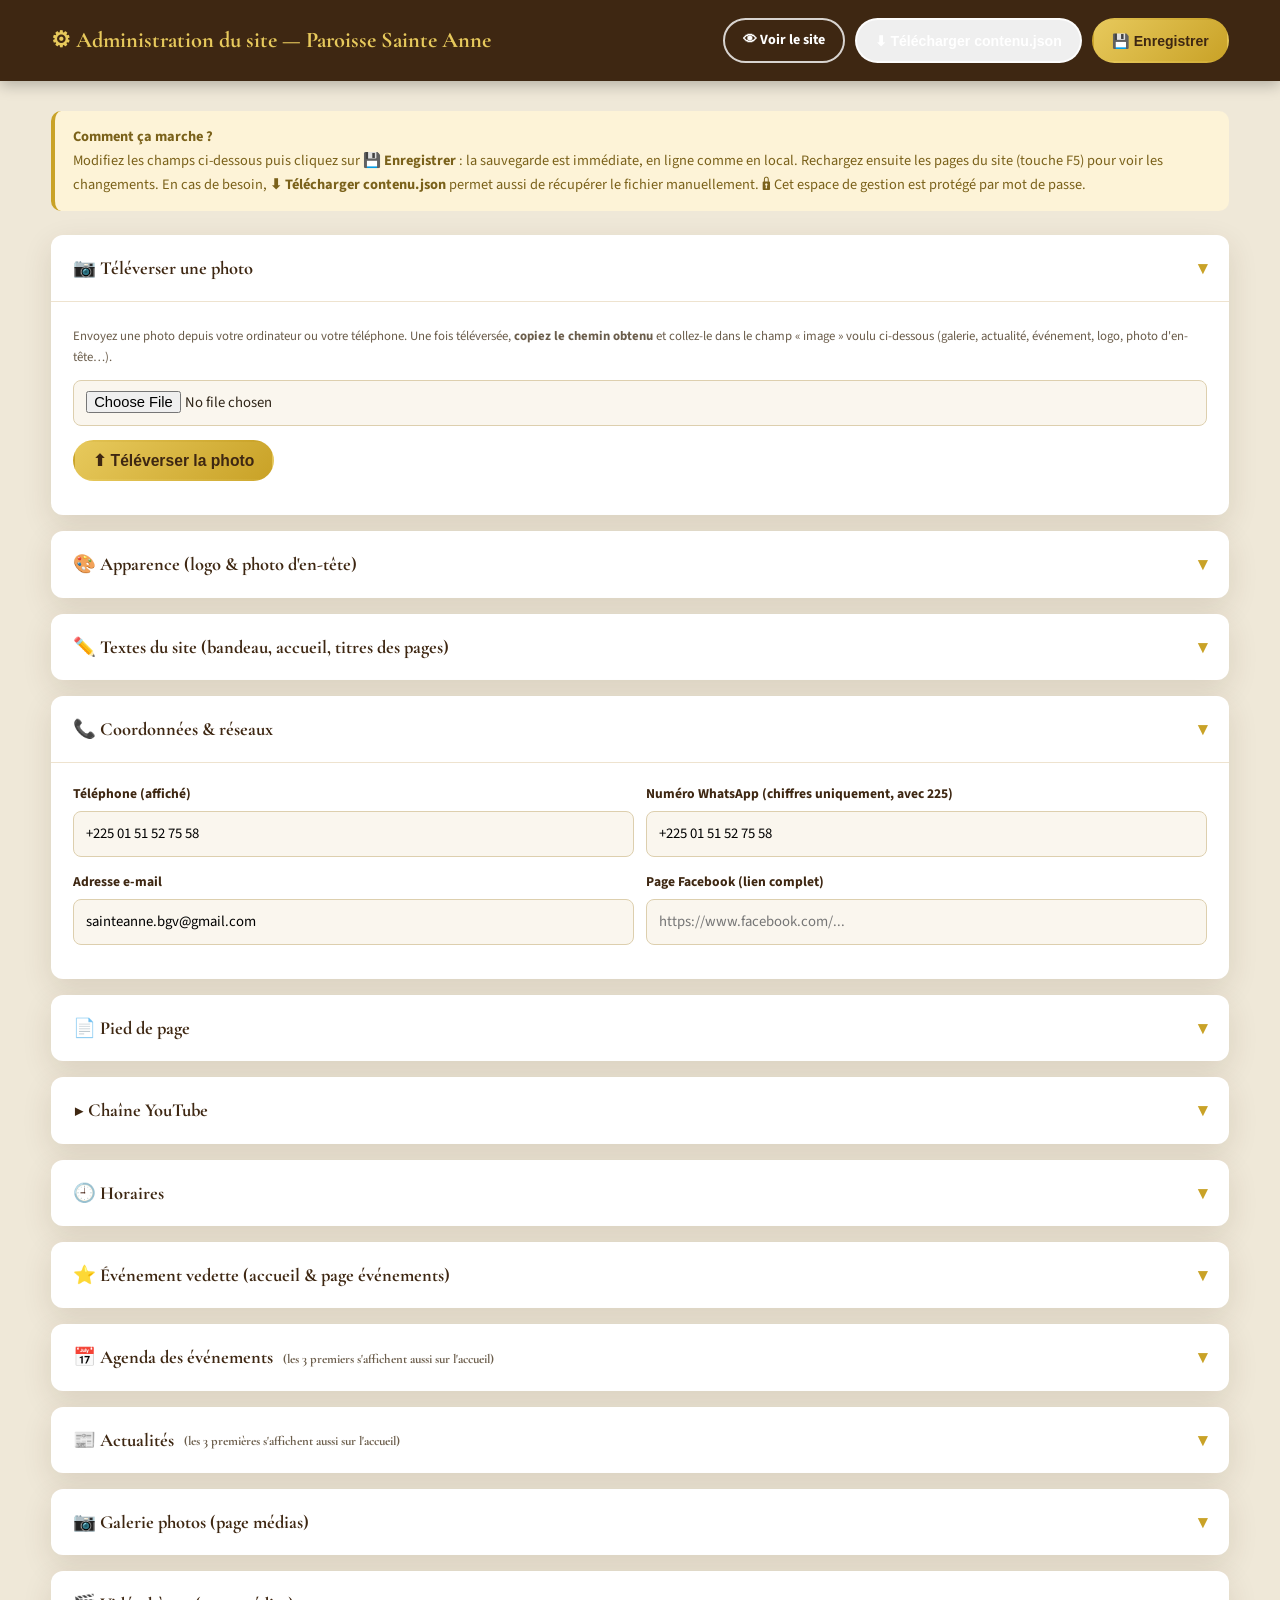
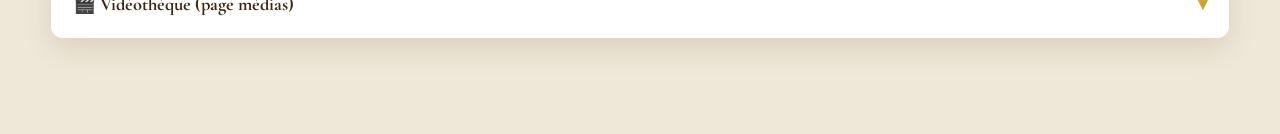
==== commit e5873e4a: "CMS : edition de tous les textes (bandeau, accueil, titres de pages) - Nouveau panneau « Textes du s" ====
--- a/gestion/index.html
+++ b/gestion/index.html
@@ -188,6 +188,14 @@
               <button type="button" class="btn-ajouter" id="b-reset" style="width:auto;padding:9px 14px;">↺ Boutons d'origine</button>
             </div>
           </div>
+        </div>
+      </details>
+
+      <details class="panneau">
+        <summary>✏️ Textes du site (bandeau, accueil, titres des pages)</summary>
+        <div class="interieur">
+          <p class="aide" style="margin-bottom:12px;">Modifiez ici les textes fixes du site : la ligne du bandeau tout en haut (lieu &amp; verset), les textes de la page d'accueil, et le titre / sous-titre de chaque page.</p>
+          <div id="liste-textes"></div>
         </div>
       </details>
 
@@ -464,8 +472,70 @@
       }
     };
 
+    /* ---------- Textes libres (bandeau, accueil, bannières) ---------- */
+    var TEXTES_GROUPES = {
+      "bandeau": "Bandeau supérieur (sur toutes les pages)",
+      "accueil": "Page d'accueil",
+      "banniere": "Titre &amp; sous-titre de chaque page"
+    };
+    var TEXTES_LABELS = {
+      "bandeau.lieu": "Lieu (à gauche, en haut)",
+      "bandeau.verset": "Verset (au centre, en haut)",
+      "accueil.heroSurtitre": "Petit texte au-dessus du grand titre",
+      "accueil.heroTitre": "Grand titre d'accueil",
+      "accueil.heroAccroche": "Phrase d'accroche",
+      "accueil.motEtiquette": "Étiquette « Mot d'accueil »",
+      "accueil.motTitre": "Titre du mot d'accueil",
+      "accueil.motTexte1": "Mot d'accueil — 1er paragraphe",
+      "accueil.motCitation": "Citation",
+      "accueil.motCitationAuteur": "Auteur de la citation",
+      "accueil.motTexte2": "Mot d'accueil — 2e paragraphe"
+    };
+    var TEXTES_PAGES = {
+      "laparoisse": "La Paroisse", "messes": "Horaires des messes",
+      "sacrements": "Les sacrements", "mouvements": "Mouvements",
+      "evenements": "Événements", "medias": "Médias", "youtube": "Chaîne YouTube",
+      "actualites": "Actualités", "don": "Faire un don", "contact": "Contact"
+    };
+    function labelTexte(cle) {
+      if (TEXTES_LABELS[cle]) return TEXTES_LABELS[cle];
+      var m = cle.match(/^banniere\.(.+)\.(titre|soustitre)$/);
+      if (m) {
+        var nom = TEXTES_PAGES[m[1]] || m[1];
+        return "Page « " + nom + " » — " + (m[2] === "titre" ? "titre" : "sous-titre");
+      }
+      return cle;
+    }
+    function remplirTextes(textes) {
+      var cont = document.getElementById("liste-textes");
+      cont.innerHTML = "";
+      if (!textes) return;
+      var groupe = null;
+      Object.keys(textes).forEach(function (cle) {
+        var prefixe = cle.split(".")[0];
+        if (prefixe !== groupe) {
+          groupe = prefixe;
+          var h = document.createElement("h3");
+          h.style.margin = "18px 0 8px";
+          h.innerHTML = TEXTES_GROUPES[prefixe] || prefixe;
+          cont.appendChild(h);
+        }
+        var val = textes[cle];
+        var lng = String(val).length > 70;
+        var champ = document.createElement("div");
+        champ.className = "champ";
+        champ.innerHTML = "<label></label>" + (lng ? '<textarea data-cle=""></textarea>' : '<input data-cle="">');
+        champ.querySelector("label").textContent = labelTexte(cle);
+        var saisie = champ.querySelector("[data-cle]");
+        saisie.setAttribute("data-cle", cle);
+        saisie.value = val;
+        cont.appendChild(champ);
+      });
+    }
+
     /* ---------- Remplissage des formulaires ---------- */
     function remplir() {
+      remplirTextes(contenu.textes);
       var a = contenu.apparence || {};
       document.getElementById("a-nom").value = a.nomSite || "";
       document.getElementById("a-soustitre").value = a.sousTitre || "";
@@ -541,7 +611,13 @@
 
     function collecter() {
       var fb = document.getElementById("c-facebook").value.trim();
+      var textes = {};
+      document.querySelectorAll('#liste-textes [data-cle]').forEach(function (el) {
+        textes[el.getAttribute("data-cle")] = el.value;
+      });
+      if (Object.keys(textes).length === 0) { textes = contenu.textes || {}; }
       var nouveau = {
+        textes: textes,
         apparence: {
           logo: document.getElementById("a-logo").value.trim(),
           nomSite: document.getElementById("a-nom").value.trim(),
